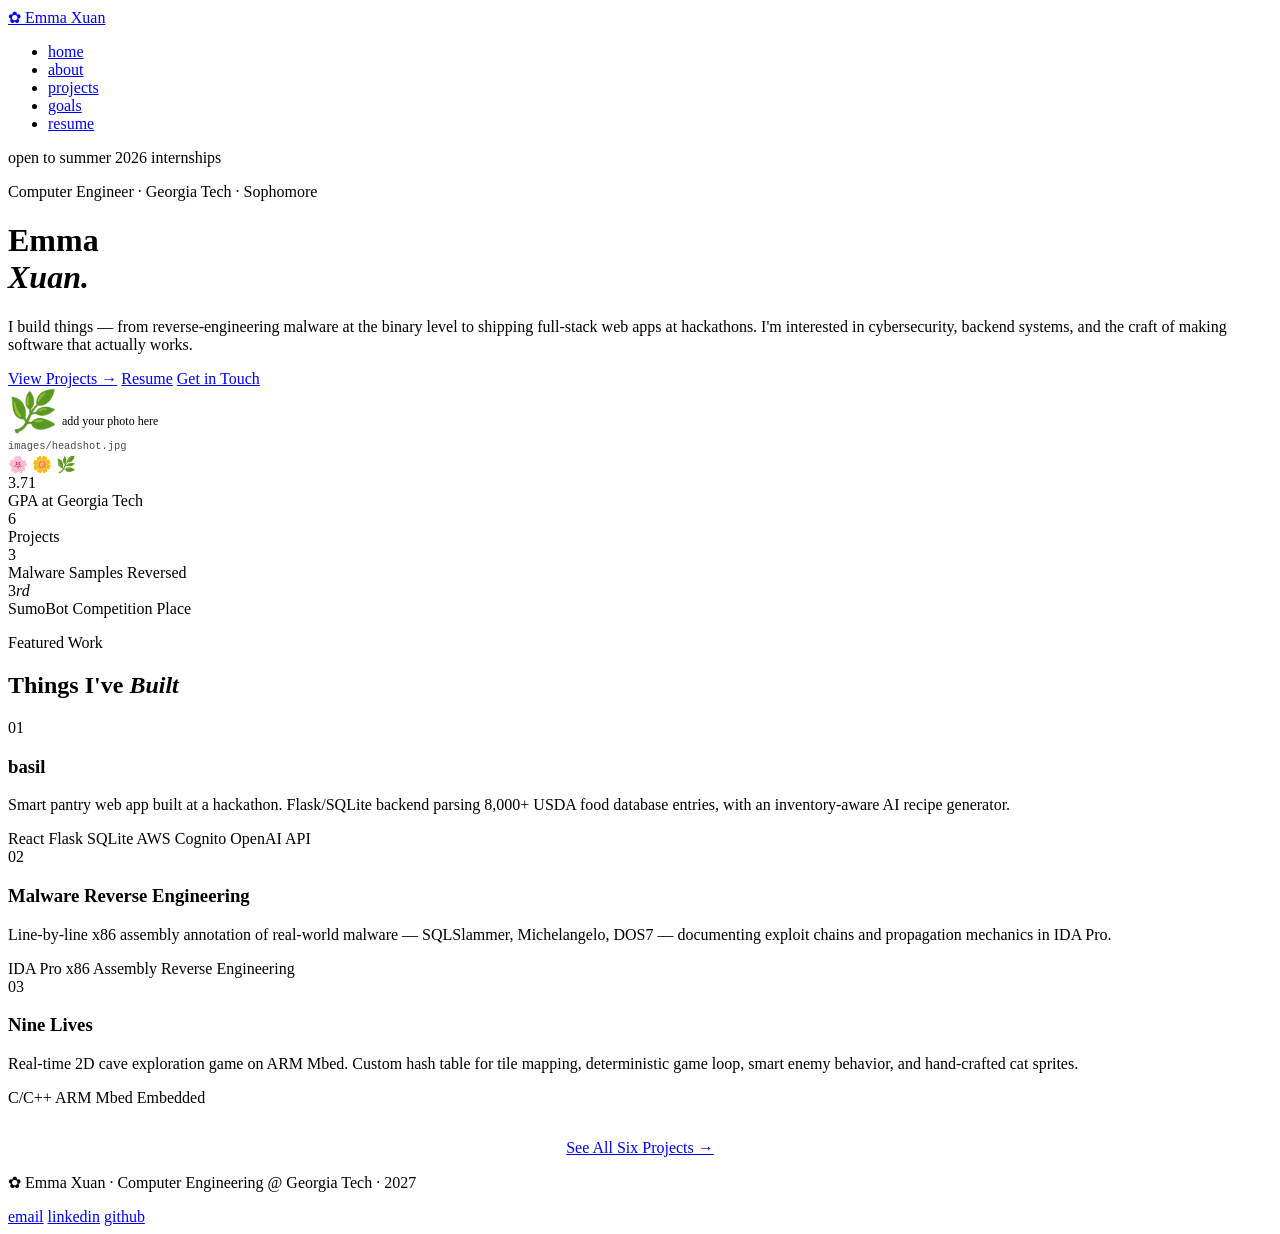
==== index.html @ 700f0712 "Add files via upload" ====
<!DOCTYPE html>
<html lang="en">
<head>
  <meta charset="UTF-8">
  <meta name="viewport" content="width=device-width, initial-scale=1.0">
  <title>Emma Xuan — Computer Engineer</title>
  <link rel="stylesheet" href="css/style.css">
</head>
<body>

<nav>
  <div class="nav-inner">
    <a href="index.html" class="nav-logo">✿ Emma Xuan</a>
    <ul class="nav-links">
      <li><a href="index.html">home</a></li>
      <li><a href="about.html">about</a></li>
      <li><a href="projects.html">projects</a></li>
      <li><a href="goals.html">goals</a></li>
      <li><a href="resume.html">resume</a></li>
    </ul>
  </div>
</nav>

<div class="container">
  <div class="hero">
    <div class="hero-text">
      <div class="status-badge">
        <span class="status-dot"></span>
        open to summer 2026 internships
      </div>
      <p class="hero-tagline">Computer Engineer · Georgia Tech · Sophomore</p>
      <h1>Emma<br><em>Xuan.</em></h1>
      <p>
        I build things — from reverse-engineering malware at the binary level to shipping
        full-stack web apps at hackathons. I'm interested in cybersecurity, backend systems,
        and the craft of making software that actually works.
      </p>
      <div class="hero-cta">
        <a href="projects.html" class="btn btn-primary">View Projects →</a>
        <a href="resume.html" class="btn btn-outline">Resume</a>
        <a href="mailto:exuan7@gatech.edu" class="btn btn-outline">Get in Touch</a>
      </div>
    </div>

    <div class="hero-visual">
      <div class="photo-frame">
        <div class="bg-blob"></div>
        <div class="bg-blob-2"></div>
        <div class="frame-img">
          <!--
            To add your photo, replace this block with:
            <img src="images/headshot.jpg" alt="Emma Xuan">
          -->
          <span style="font-size:2.5rem">🌿</span>
          <span style="font-size:0.75rem; line-height:1.6">add your photo here<br><code style="font-size:0.65rem; opacity:0.7">images/headshot.jpg</code></span>
        </div>
        <div class="frame-ring"></div>
        <span class="frame-flower ff-1">🌸</span>
        <span class="frame-flower ff-2">🌼</span>
        <span class="frame-flower ff-3">🌿</span>
      </div>
    </div>
  </div>
</div>

<!-- STATS -->
<div class="stats-strip">
  <div class="container">
    <div class="stats-grid">
      <div class="stat-cell reveal">
        <div class="stat-n" data-count="3.71">3.71</div>
        <div class="stat-l">GPA at Georgia Tech</div>
      </div>
      <div class="stat-cell reveal reveal-delay-1">
        <div class="stat-n" data-count="6">6</div>
        <div class="stat-l">Projects</div>
      </div>
      <div class="stat-cell reveal reveal-delay-2">
        <div class="stat-n" data-count="3">3</div>
        <div class="stat-l">Malware Samples Reversed</div>
      </div>
      <div class="stat-cell reveal reveal-delay-3">
        <div class="stat-n">3<em>rd</em></div>
        <div class="stat-l">SumoBot Competition Place</div>
      </div>
    </div>
  </div>
</div>

<!-- FEATURED PROJECTS -->
<div class="container">
  <section>
    <div class="section-header reveal">
      <p class="label">Featured Work</p>
      <h2>Things I've <em>Built</em></h2>
    </div>

    <div class="projects-preview-grid">
      <div class="project-card reveal" style="--card-bloom: var(--dusty-teal);">
        <div class="project-num">01</div>
        <h3 class="project-title">basil</h3>
        <p class="project-desc">
          Smart pantry web app built at a hackathon. Flask/SQLite backend parsing 8,000+ USDA
          food database entries, with an inventory-aware AI recipe generator.
        </p>
        <div class="tags">
          <span class="tag">React</span>
          <span class="tag">Flask</span>
          <span class="tag">SQLite</span>
          <span class="tag">AWS Cognito</span>
          <span class="tag">OpenAI API</span>
        </div>
      </div>

      <div class="project-card reveal reveal-delay-1" style="--card-bloom: var(--blush);">
        <div class="project-num">02</div>
        <h3 class="project-title">Malware Reverse Engineering</h3>
        <p class="project-desc">
          Line-by-line x86 assembly annotation of real-world malware — SQLSlammer,
          Michelangelo, DOS7 — documenting exploit chains and propagation mechanics in IDA Pro.
        </p>
        <div class="tags">
          <span class="tag">IDA Pro</span>
          <span class="tag">x86 Assembly</span>
          <span class="tag">Reverse Engineering</span>
        </div>
      </div>

      <div class="project-card reveal reveal-delay-2" style="--card-bloom: var(--butter);">
        <div class="project-num">03</div>
        <h3 class="project-title">Nine Lives</h3>
        <p class="project-desc">
          Real-time 2D cave exploration game on ARM Mbed. Custom hash table for tile mapping,
          deterministic game loop, smart enemy behavior, and hand-crafted cat sprites.
        </p>
        <div class="tags">
          <span class="tag">C/C++</span>
          <span class="tag">ARM Mbed</span>
          <span class="tag">Embedded</span>
        </div>
      </div>
    </div>

    <div style="margin-top:2rem; text-align:center;" class="reveal">
      <a href="projects.html" class="btn btn-outline">See All Six Projects →</a>
    </div>
  </section>
</div>

<footer>
  <div class="footer-inner">
    <p class="footer-copy">✿ Emma Xuan · Computer Engineering @ Georgia Tech · 2027</p>
    <div class="footer-links">
      <a href="mailto:exuan7@gatech.edu">email</a>
      <a href="https://linkedin.com/in/YOUR_LINKEDIN" target="_blank">linkedin</a>
      <a href="https://github.com/YOUR_GITHUB" target="_blank">github</a>
    </div>
  </div>
</footer>

<script src="js/main.js"></script>
</body>
</html>
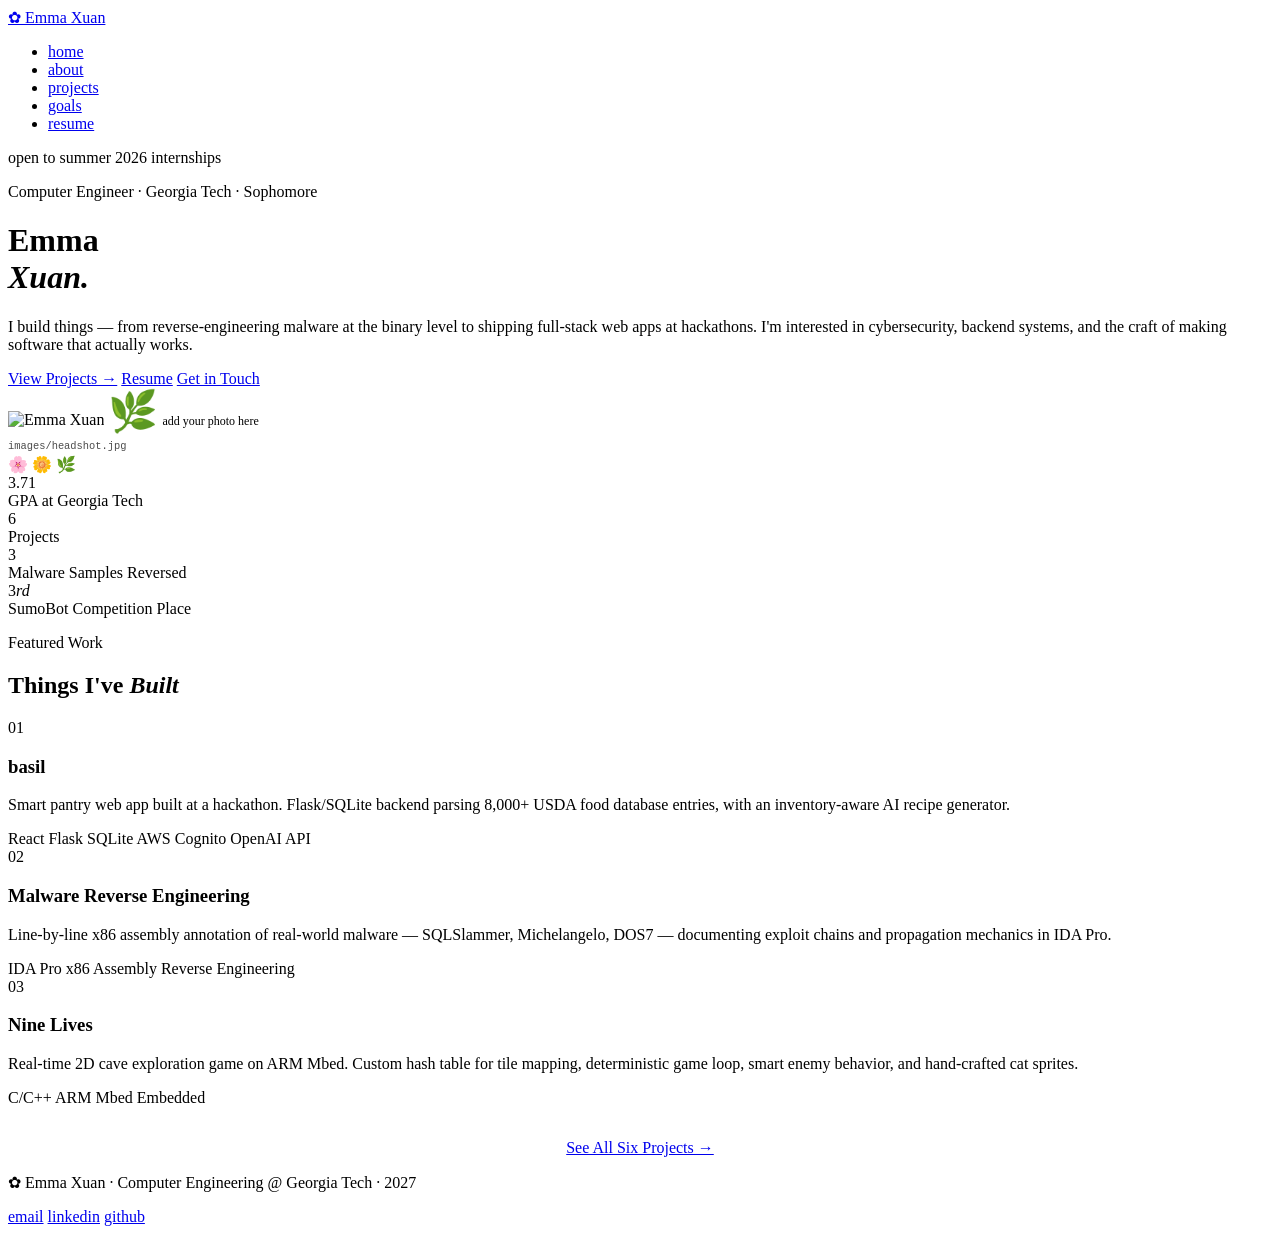
==== commit 24b6c7de: "replacements" ====
--- a/index.html
+++ b/index.html
@@ -47,10 +47,7 @@
         <div class="bg-blob"></div>
         <div class="bg-blob-2"></div>
         <div class="frame-img">
-          <!--
-            To add your photo, replace this block with:
-            <img src="images/headshot.jpg" alt="Emma Xuan">
-          -->
+          <img src="images/headshot.jpg" alt="Emma Xuan">
           <span style="font-size:2.5rem">🌿</span>
           <span style="font-size:0.75rem; line-height:1.6">add your photo here<br><code style="font-size:0.65rem; opacity:0.7">images/headshot.jpg</code></span>
         </div>
@@ -152,8 +149,8 @@
     <p class="footer-copy">✿ Emma Xuan · Computer Engineering @ Georgia Tech · 2027</p>
     <div class="footer-links">
       <a href="mailto:exuan7@gatech.edu">email</a>
-      <a href="https://linkedin.com/in/YOUR_LINKEDIN" target="_blank">linkedin</a>
-      <a href="https://github.com/YOUR_GITHUB" target="_blank">github</a>
+      <a href="https://linkedin.com/in/emmazxuan" target="_blank">linkedin</a>
+      <a href="https://github.com/emmaZX" target="_blank">github</a>
     </div>
   </div>
 </footer>
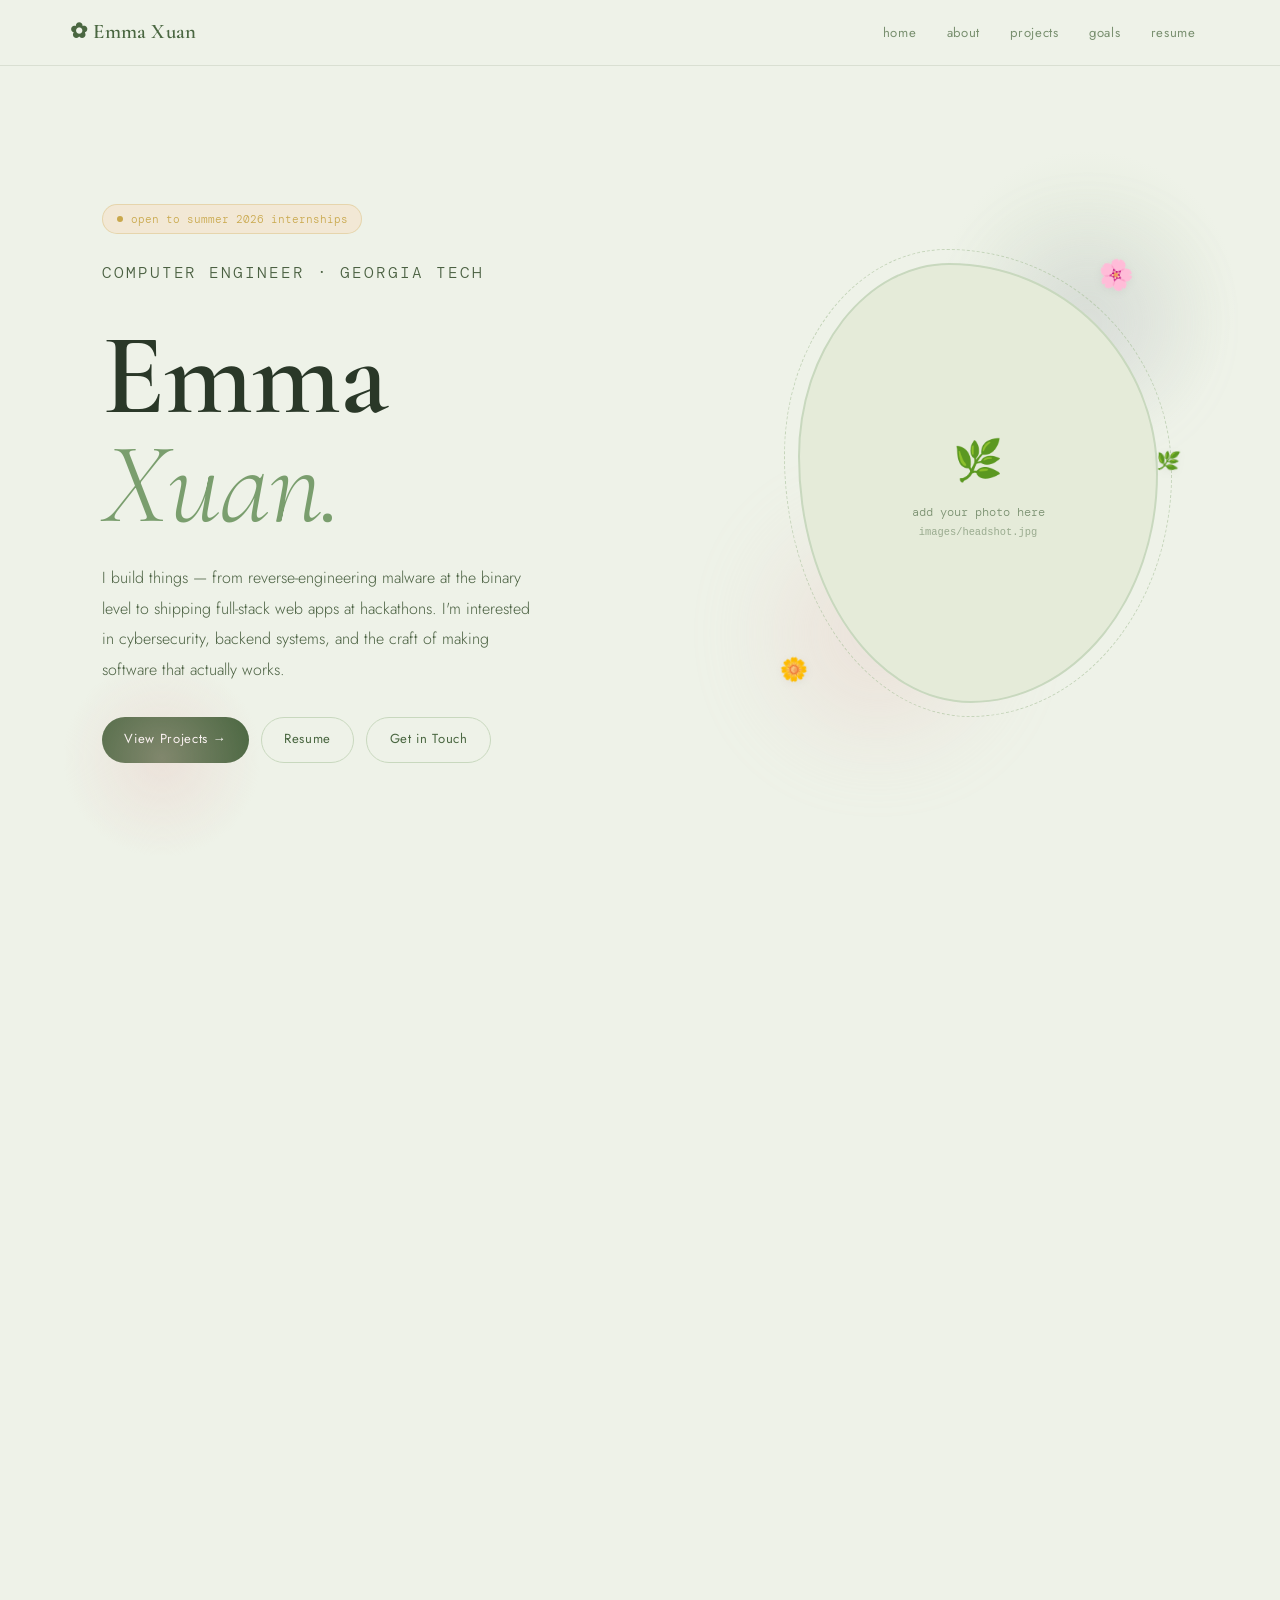
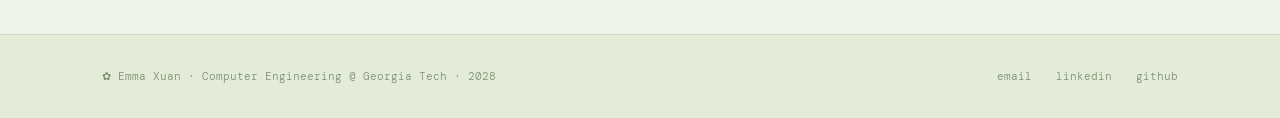
==== commit 6d65cb51: "updates" ====
--- a/index.html
+++ b/index.html
@@ -3,7 +3,7 @@
 <head>
   <meta charset="UTF-8">
   <meta name="viewport" content="width=device-width, initial-scale=1.0">
-  <title>Emma Xuan — Computer Engineer</title>
+  <title>Emma Xuan Portfolio</title>
   <link rel="stylesheet" href="css/style.css">
 </head>
 <body>
@@ -28,7 +28,7 @@
         <span class="status-dot"></span>
         open to summer 2026 internships
       </div>
-      <p class="hero-tagline">Computer Engineer · Georgia Tech · Sophomore</p>
+      <p class="hero-tagline">Computer Engineer · Georgia Tech</p>
       <h1>Emma<br><em>Xuan.</em></h1>
       <p>
         I build things — from reverse-engineering malware at the binary level to shipping
@@ -47,7 +47,10 @@
         <div class="bg-blob"></div>
         <div class="bg-blob-2"></div>
         <div class="frame-img">
-          <img src="images/headshot.jpg" alt="Emma Xuan">
+          <!--
+            To add your photo, replace this block with:
+            <img src="images/headshot.jpg" alt="Emma Xuan">
+          -->
           <span style="font-size:2.5rem">🌿</span>
           <span style="font-size:0.75rem; line-height:1.6">add your photo here<br><code style="font-size:0.65rem; opacity:0.7">images/headshot.jpg</code></span>
         </div>
@@ -60,29 +63,7 @@
   </div>
 </div>
 
-<!-- STATS -->
-<div class="stats-strip">
-  <div class="container">
-    <div class="stats-grid">
-      <div class="stat-cell reveal">
-        <div class="stat-n" data-count="3.71">3.71</div>
-        <div class="stat-l">GPA at Georgia Tech</div>
-      </div>
-      <div class="stat-cell reveal reveal-delay-1">
-        <div class="stat-n" data-count="6">6</div>
-        <div class="stat-l">Projects</div>
-      </div>
-      <div class="stat-cell reveal reveal-delay-2">
-        <div class="stat-n" data-count="3">3</div>
-        <div class="stat-l">Malware Samples Reversed</div>
-      </div>
-      <div class="stat-cell reveal reveal-delay-3">
-        <div class="stat-n">3<em>rd</em></div>
-        <div class="stat-l">SumoBot Competition Place</div>
-      </div>
-    </div>
-  </div>
-</div>
+
 
 <!-- FEATURED PROJECTS -->
 <div class="container">
@@ -146,11 +127,11 @@
 
 <footer>
   <div class="footer-inner">
-    <p class="footer-copy">✿ Emma Xuan · Computer Engineering @ Georgia Tech · 2027</p>
+    <p class="footer-copy">✿ Emma Xuan · Computer Engineering @ Georgia Tech · 2028</p>
     <div class="footer-links">
       <a href="mailto:exuan7@gatech.edu">email</a>
-      <a href="https://linkedin.com/in/emmazxuan" target="_blank">linkedin</a>
-      <a href="https://github.com/emmaZX" target="_blank">github</a>
+      <a href="https://linkedin.com/in/YOUR_LINKEDIN" target="_blank">linkedin</a>
+      <a href="https://github.com/YOUR_GITHUB" target="_blank">github</a>
     </div>
   </div>
 </footer>
--- a/css/style.css
+++ b/css/style.css
@@ -0,0 +1,390 @@
+@import url('https://fonts.googleapis.com/css2?family=Cormorant+Garamond:ital,wght@0,300;0,400;0,600;0,700;1,300;1,400;1,600&family=Jost:wght@300;400;500&family=DM+Mono:ital,wght@0,400;0,500;1,400&display=swap');
+
+/* ============================================
+   EMMA XUAN — PORTFOLIO
+   Theme: Sage & Bloom
+   ============================================ */
+
+:root {
+  --bg:           #EEF2E8;
+  --bg-soft:      #E5EBD9;
+  --bg-card:      #F2F5EC;
+  --bg-white:     #FAFBF7;
+  --bg-deep:      #D6DFCA;
+
+  --sage-dark:    #4A6741;
+  --sage-mid:     #7A9E6E;
+  --sage-light:   #A8C09A;
+  --sage-mist:    #C8D8BE;
+
+  --blush:        #E8C4C0;
+  --blush-deep:   #C4897F;
+  --lavender:     #C4BBDB;
+  --lavender-mid: #9B8FC2;
+  --cream:        #F2E8D5;
+  --butter:       #EDD99A;
+  --butter-deep:  #C9A84C;
+  --dusty-teal:   #7BBFB5;
+
+  --text:         #2A3828;
+  --text-mid:     #4A6041;
+  --text-muted:   #7A9070;
+  --border:       rgba(90, 115, 80, 0.14);
+
+  --font-display: 'Cormorant Garamond', Georgia, serif;
+  --font-body:    'Jost', sans-serif;
+  --font-mono:    'DM Mono', monospace;
+
+  --nav-h: 66px;
+  --max-w: 1140px;
+  --r: 16px;
+}
+
+*, *::before, *::after { margin: 0; padding: 0; box-sizing: border-box; }
+html { scroll-behavior: smooth; }
+
+body {
+  background: var(--bg);
+  color: var(--text);
+  font-family: var(--font-body);
+  font-weight: 300;
+  font-size: 16px;
+  line-height: 1.75;
+  -webkit-font-smoothing: antialiased;
+}
+
+/* ─── NAV ─────────────────────────────────── */
+nav {
+  position: sticky; top: 0; z-index: 200;
+  background: rgba(238, 242, 232, 0.9);
+  backdrop-filter: blur(16px);
+  -webkit-backdrop-filter: blur(16px);
+  border-bottom: 1px solid var(--border);
+  height: var(--nav-h);
+  display: flex; align-items: center;
+  padding: 0 2rem;
+}
+.nav-inner {
+  max-width: var(--max-w); width: 100%; margin: 0 auto;
+  display: flex; align-items: center; justify-content: space-between;
+}
+.nav-logo {
+  font-family: var(--font-display); font-weight: 600; font-size: 1.3rem;
+  color: var(--sage-dark); text-decoration: none; letter-spacing: 0.01em;
+  display: flex; align-items: center; gap: 0.4rem;
+}
+.nav-links { display: flex; gap: 0.1rem; list-style: none; }
+.nav-links a {
+  font-family: var(--font-body); font-weight: 400; font-size: 0.82rem;
+  color: var(--text-muted); text-decoration: none; letter-spacing: 0.05em;
+  padding: 0.4rem 0.9rem; border-radius: 100px; transition: all 0.2s;
+}
+.nav-links a:hover { color: var(--sage-dark); background: var(--bg-soft); }
+.nav-links a.active { color: var(--sage-dark); background: var(--sage-mist); }
+
+/* ─── LAYOUT ──────────────────────────────── */
+.container { max-width: var(--max-w); margin: 0 auto; padding: 0 2rem; position: relative; z-index: 1; }
+section { padding: 5rem 0; }
+
+/* ─── LABELS ──────────────────────────────── */
+.label {
+  font-family: var(--font-mono); font-size: 0.68rem;
+  color: var(--blush-deep); text-transform: uppercase; letter-spacing: 0.14em;
+  margin-bottom: 0.75rem; display: flex; align-items: center; gap: 0.6rem;
+}
+.label::before { content: '✿'; font-size: 0.72rem; }
+
+/* ─── SECTION HEADER ─────────────────────── */
+.section-header { margin-bottom: 3rem; }
+.section-header h2 {
+  font-family: var(--font-display); font-weight: 600;
+  font-size: clamp(2.5rem, 5vw, 3.8rem);
+  letter-spacing: -0.01em; line-height: 1.1; color: var(--text);
+}
+.section-header h2 em { font-style: italic; color: var(--sage-mid); font-weight: 300; }
+
+/* ─── BUTTONS ─────────────────────────────── */
+.btn {
+  display: inline-flex; align-items: center; gap: 0.45rem;
+  padding: 0.65rem 1.4rem; border-radius: 100px;
+  font-family: var(--font-body); font-weight: 400; font-size: 0.82rem;
+  letter-spacing: 0.05em; text-decoration: none;
+  transition: all 0.2s; cursor: pointer; border: none;
+}
+.btn-primary { background: var(--sage-dark); color: #fff; }
+.btn-primary:hover { background: var(--sage-mid); transform: translateY(-2px); box-shadow: 0 8px 24px rgba(74,103,65,0.25); }
+.btn-outline { background: transparent; color: var(--sage-dark); border: 1.5px solid var(--sage-mist); }
+.btn-outline:hover { border-color: var(--sage-mid); background: var(--bg-soft); }
+.btn-blush { background: var(--blush); color: var(--text); border: 1px solid rgba(196,137,127,0.3); }
+.btn-blush:hover { background: var(--blush-deep); color: #fff; transform: translateY(-2px); }
+
+/* ─── STATUS BADGE ────────────────────────── */
+.status-badge {
+  display: inline-flex; align-items: center; gap: 0.5rem;
+  background: var(--cream); color: var(--butter-deep);
+  border: 1px solid rgba(201,168,76,0.3);
+  padding: 0.28rem 0.85rem; border-radius: 100px;
+  font-family: var(--font-mono); font-size: 0.68rem;
+  margin-bottom: 1.5rem;
+}
+.status-dot {
+  width: 6px; height: 6px; border-radius: 50%; background: var(--butter-deep);
+  animation: blink 2.5s ease-in-out infinite;
+}
+@keyframes blink { 0%,100%{opacity:1} 50%{opacity:0.3} }
+
+/* ─── HERO ────────────────────────────────── */
+.hero {
+  min-height: calc(100vh - var(--nav-h));
+  display: grid; grid-template-columns: 1fr 400px;
+  gap: 4rem; align-items: center; padding: 4rem 0;
+  position: relative;
+}
+/* Floating botanical decorations behind hero */
+.hero::before {
+  content: '';
+  position: absolute; top: 10%; right: -60px; width: 300px; height: 300px;
+  border-radius: 50%;
+  background: radial-gradient(circle, rgba(200,216,190,0.4) 0%, transparent 70%);
+  pointer-events: none;
+}
+.hero::after {
+  content: '';
+  position: absolute; bottom: 5%; left: -40px; width: 200px; height: 200px;
+  border-radius: 50%;
+  background: radial-gradient(circle, rgba(232,196,192,0.35) 0%, transparent 70%);
+  pointer-events: none;
+}
+.hero-text h1 {
+  font-family: var(--font-display); font-weight: 600;
+  font-size: clamp(4rem, 9vw, 7.5rem);
+  line-height: 0.95; letter-spacing: -0.01em; color: var(--text);
+  margin-bottom: 1.5rem; animation: fadeUp 0.7s 0.1s both;
+}
+.hero-text h1 em { font-style: italic; color: var(--sage-mid); font-weight: 300; }
+.hero-tagline {
+  font-family: var(--font-mono); font-size: 0.72rem;
+  color: var(--text-muted); letter-spacing: 0.12em; text-transform: uppercase;
+  margin-bottom: 1rem; animation: fadeUp 0.7s 0.2s both;
+}
+.hero-text p {
+  font-size: 1rem; color: var(--text-mid); max-width: 440px;
+  margin-bottom: 2rem; line-height: 1.9; font-weight: 300;
+  animation: fadeUp 0.7s 0.3s both;
+}
+.hero-cta { display: flex; gap: 0.75rem; flex-wrap: wrap; animation: fadeUp 0.7s 0.4s both; }
+.hero-visual { display: flex; justify-content: center; align-items: center; animation: fadeUp 0.7s 0.15s both; }
+
+/* Organic photo frame */
+.photo-frame { position: relative; width: 360px; height: 440px; }
+.frame-img {
+  width: 100%; height: 100%;
+  border-radius: 42% 58% 52% 48% / 44% 48% 52% 56%;
+  overflow: hidden; position: relative; z-index: 2;
+  background: var(--bg-soft); border: 2px solid var(--sage-mist);
+  display: flex; flex-direction: column; align-items: center; justify-content: center;
+  gap: 0.5rem; color: var(--text-muted); font-family: var(--font-mono); font-size: 0.75rem;
+  text-align: center; padding: 1rem;
+}
+.frame-img img {
+  position: absolute; inset: 0;
+  width: 100%; height: 100%; object-fit: cover; display: block;
+}
+.frame-ring {
+  position: absolute; inset: -14px;
+  border-radius: 42% 58% 52% 48% / 44% 48% 52% 56%;
+  border: 1.5px dashed var(--sage-light); z-index: 1; opacity: 0.6;
+}
+.frame-flower { position: absolute; font-size: 1.8rem; z-index: 3; filter: drop-shadow(0 2px 4px rgba(0,0,0,0.05)); }
+.ff-1 { top: -14px; right: 24px; transform: rotate(15deg); }
+.ff-2 { bottom: 14px; left: -18px; transform: rotate(-20deg); font-size: 1.4rem; }
+.ff-3 { top: 45%; right: -22px; transform: translateY(-50%) rotate(8deg); font-size: 1.2rem; }
+.bg-blob {
+  position: absolute; border-radius: 50%; z-index: 0;
+  width: 200px; height: 200px; bottom: -30px; left: -20px;
+  background: var(--blush); opacity: 0.3; filter: blur(45px);
+}
+.bg-blob-2 {
+  position: absolute; border-radius: 50%; z-index: 0;
+  width: 160px; height: 160px; top: -20px; right: -10px;
+  background: var(--lavender); opacity: 0.22; filter: blur(40px);
+}
+
+/* ─── STATS ───────────────────────────────── */
+.stats-strip { border-top: 1px solid var(--border); border-bottom: 1px solid var(--border); background: var(--bg-card); }
+.stats-grid { display: grid; grid-template-columns: repeat(4,1fr); }
+.stat-cell { padding: 2rem; text-align: center; border-right: 1px solid var(--border); }
+.stat-cell:last-child { border-right: none; }
+.stat-n {
+  font-family: var(--font-display); font-weight: 600;
+  font-size: 3rem; line-height: 1; letter-spacing: -0.02em;
+  color: var(--sage-dark); margin-bottom: 0.35rem;
+}
+.stat-n em { font-style: italic; color: var(--blush-deep); font-weight: 300; }
+.stat-l { font-family: var(--font-mono); font-size: 0.66rem; color: var(--text-muted); text-transform: uppercase; letter-spacing: 0.1em; }
+
+/* ─── PROJECT CARDS ───────────────────────── */
+.projects-preview-grid { display: grid; grid-template-columns: repeat(3,1fr); gap: 1.25rem; }
+
+.project-card {
+  background: var(--bg-card); border: 1px solid var(--border);
+  border-radius: var(--r); padding: 1.75rem;
+  transition: all 0.3s; position: relative; overflow: hidden;
+}
+.project-card::before {
+  content: '';
+  position: absolute; top: -70px; right: -70px;
+  width: 130px; height: 130px; border-radius: 50%;
+  background: var(--card-bloom, var(--sage-mist));
+  opacity: 0.2; transition: all 0.4s;
+}
+.project-card:hover { transform: translateY(-5px); box-shadow: 0 16px 48px rgba(74,103,65,0.1); border-color: var(--sage-mist); }
+.project-card:hover::before { transform: scale(1.6); opacity: 0.3; }
+.project-num { font-family: var(--font-display); font-weight: 300; font-style: italic; font-size: 2.5rem; color: var(--sage-mist); line-height: 1; margin-bottom: 0.2rem; }
+.project-title { font-family: var(--font-display); font-weight: 600; font-size: 1.3rem; color: var(--text); margin-bottom: 0.6rem; line-height: 1.2; }
+.project-desc { font-size: 0.875rem; color: var(--text-mid); line-height: 1.85; margin-bottom: 1.25rem; font-weight: 300; }
+.tags { display: flex; flex-wrap: wrap; gap: 0.35rem; }
+.tag { font-family: var(--font-mono); font-size: 0.65rem; padding: 0.18rem 0.55rem; border-radius: 100px; background: var(--bg-deep); color: var(--text-muted); border: 1px solid var(--border); }
+
+/* ─── FULL PROJECT CARDS ──────────────────── */
+.projects-full-grid { display: grid; grid-template-columns: repeat(2,1fr); gap: 1.5rem; }
+.project-full-card {
+  background: var(--bg-card); border: 1px solid var(--border);
+  border-radius: var(--r); overflow: hidden; transition: all 0.3s;
+}
+.project-full-card:hover { transform: translateY(-4px); box-shadow: 0 16px 40px rgba(74,103,65,0.1); border-color: var(--sage-mist); }
+.pfc-bloom-bar { height: 3px; background: var(--card-color, var(--sage-mist)); }
+.pfc-header { padding: 1.75rem 1.75rem 1rem; display: flex; align-items: flex-start; justify-content: space-between; gap: 1rem; }
+.pfc-number { font-family: var(--font-display); font-weight: 300; font-style: italic; font-size: 2.2rem; color: var(--sage-mist); line-height: 1; }
+.pfc-title { font-family: var(--font-display); font-weight: 600; font-size: 1.25rem; color: var(--text); line-height: 1.2; }
+.pfc-subtitle { font-size: 0.8rem; color: var(--text-muted); font-style: italic; margin-top: 0.1rem; }
+.pfc-date { font-family: var(--font-mono); font-size: 0.68rem; color: var(--text-muted); white-space: nowrap; }
+.pfc-body { padding: 0.5rem 1.75rem 1.75rem; }
+.pfc-desc { font-size: 0.88rem; color: var(--text-mid); line-height: 1.9; margin-bottom: 1rem; font-weight: 300; }
+.pfc-bullets { list-style: none; margin-bottom: 1rem; }
+.pfc-bullets li { font-size: 0.83rem; color: var(--text-mid); padding-left: 1.2rem; position: relative; line-height: 1.75; margin-bottom: 0.35rem; font-weight: 300; }
+.pfc-bullets li::before { content: '✿'; position: absolute; left: 0; color: var(--card-color, var(--sage-light)); font-size: 0.58rem; top: 0.38rem; }
+
+/* ─── ABOUT PAGE ──────────────────────────── */
+.about-layout { display: grid; grid-template-columns: 300px 1fr; gap: 5rem; padding: 5rem 0; align-items: start; }
+.about-sticky { position: sticky; top: calc(var(--nav-h) + 2rem); }
+.about-photo-frame {
+  width: 100%; aspect-ratio: 3/4;
+  border-radius: 50% 50% 46% 54% / 40% 40% 60% 60%;
+  overflow: hidden; background: var(--bg-soft);
+  border: 2px solid var(--sage-mist); margin-bottom: 1.5rem;
+  position: relative;
+  display: flex; flex-direction: column; align-items: center; justify-content: center;
+  gap: 0.5rem; color: var(--text-muted); font-family: var(--font-mono); font-size: 0.72rem; text-align: center; padding: 1rem;
+}
+.about-photo-frame img {
+  position: absolute; inset: 0;
+  width: 100%; height: 100%; object-fit: cover; display: block;
+}
+.about-quick-info { list-style: none; display: flex; flex-direction: column; gap: 0.8rem; }
+.about-quick-info li { display: flex; align-items: flex-start; gap: 0.7rem; font-size: 0.85rem; color: var(--text-mid); font-weight: 300; }
+.qi-icon { font-size: 0.9rem; flex-shrink: 0; margin-top: 0.15rem; }
+
+.about-headline { font-family: var(--font-display); font-weight: 300; font-size: clamp(3rem, 5vw, 5rem); letter-spacing: -0.01em; line-height: 1.05; color: var(--text); margin-bottom: 2.5rem; }
+.about-headline em { font-style: italic; color: var(--sage-mid); }
+.about-headline strong { font-weight: 600; }
+.about-block { margin-bottom: 2.5rem; }
+.about-block-label { font-family: var(--font-mono); font-size: 0.68rem; text-transform: uppercase; letter-spacing: 0.12em; color: var(--blush-deep); margin-bottom: 0.6rem; display: flex; align-items: center; gap: 0.5rem; }
+.about-block-label::before { content: '✾'; font-size: 0.7rem; }
+.about-block p { font-size: 0.95rem; color: var(--text-mid); line-height: 1.95; font-weight: 300; }
+.about-block p+p { margin-top: 0.85rem; }
+
+.skills-cloud { display: flex; flex-wrap: wrap; gap: 0.5rem; margin-top: 0.75rem; }
+.chip { font-family: var(--font-mono); font-size: 0.72rem; padding: 0.28rem 0.75rem; border-radius: 100px; border: 1px solid var(--border); background: var(--bg-card); color: var(--text-mid); transition: all 0.2s; cursor: default; }
+.chip:hover { background: var(--sage-dark); color: #fff; border-color: var(--sage-dark); }
+.chip.c-sage  { background: rgba(168,192,154,0.2); border-color: rgba(168,192,154,0.5); color: var(--sage-dark); }
+.chip.c-blush { background: rgba(232,196,192,0.2); border-color: rgba(196,137,127,0.3); color: var(--blush-deep); }
+.chip.c-lav   { background: rgba(196,187,219,0.2); border-color: rgba(155,143,194,0.3); color: var(--lavender-mid); }
+.chip.c-butter{ background: rgba(237,217,154,0.18); border-color: rgba(201,168,76,0.3); color: var(--butter-deep); }
+
+/* ─── GOALS / TIMELINE ────────────────────── */
+.goals-layout { display: grid; grid-template-columns: 1fr 380px; gap: 5rem; padding: 5rem 0; align-items: start; }
+.goals-sidebar { position: sticky; top: calc(var(--nav-h) + 2rem); }
+.timeline { position: relative; padding-left: 2.5rem; margin-top: 2rem; }
+.timeline::before { content: ''; position: absolute; left: 5px; top: 14px; bottom: 0; width: 1.5px; background: linear-gradient(to bottom, var(--blush-deep), var(--sage-mid), var(--lavender-mid), var(--butter-deep)); }
+.tl-item { position: relative; margin-bottom: 3rem; }
+.tl-dot { position: absolute; left: -2.35rem; top: 8px; width: 13px; height: 13px; border-radius: 50%; background: var(--dot-color, var(--blush)); border: 2px solid var(--bg); box-shadow: 0 0 0 3px var(--dot-glow, rgba(232,196,192,0.4)); }
+.tl-date { font-family: var(--font-mono); font-size: 0.68rem; color: var(--text-muted); text-transform: uppercase; letter-spacing: 0.08em; margin-bottom: 0.3rem; }
+.tl-title { font-family: var(--font-display); font-weight: 600; font-size: 1.3rem; color: var(--text); margin-bottom: 0.5rem; line-height: 1.2; }
+.tl-body { font-size: 0.875rem; color: var(--text-mid); line-height: 1.85; font-weight: 300; }
+.tl-body ul { margin: 0.5rem 0 0 1.2rem; }
+.tl-body li { margin-bottom: 0.3rem; }
+.goals-sidebar-card { background: var(--bg-card); border: 1px solid var(--border); border-radius: var(--r); padding: 1.5rem; margin-bottom: 1rem; }
+.gsc-title { font-family: var(--font-display); font-weight: 600; font-size: 1rem; color: var(--text); margin-bottom: 0.9rem; }
+.gsc-list { list-style: none; display: flex; flex-direction: column; gap: 0.5rem; }
+.gsc-list li { font-size: 0.83rem; color: var(--text-mid); display: flex; align-items: flex-start; gap: 0.6rem; line-height: 1.6; font-weight: 300; }
+.gsc-list li::before { content: '✿'; color: var(--sage-light); font-size: 0.6rem; flex-shrink: 0; margin-top: 0.35rem; }
+
+/* ─── RESUME PAGE ─────────────────────────── */
+.resume-layout { padding: 4rem 0; }
+.resume-top { display: flex; justify-content: space-between; align-items: center; margin-bottom: 2.5rem; flex-wrap: wrap; gap: 1rem; }
+.resume-tabs-row { display: flex; gap: 0.3rem; background: var(--bg-soft); padding: 4px; border-radius: 100px; border: 1px solid var(--border); }
+.rtab { font-family: var(--font-body); font-size: 0.8rem; font-weight: 400; padding: 0.42rem 1.1rem; border-radius: 100px; cursor: pointer; border: none; background: transparent; color: var(--text-muted); transition: all 0.2s; letter-spacing: 0.04em; }
+.rtab.active { background: var(--sage-dark); color: #fff; }
+.resume-pane { display: none; }
+.resume-pane.active { display: block; }
+.r-section { margin-bottom: 2.5rem; }
+.r-section-title { font-family: var(--font-mono); font-size: 0.65rem; text-transform: uppercase; letter-spacing: 0.14em; color: var(--text-muted); border-bottom: 1px solid var(--border); padding-bottom: 0.5rem; margin-bottom: 1.1rem; display: flex; align-items: center; gap: 0.5rem; }
+.r-section-title::before { content: '✿'; color: var(--sage-light); font-size: 0.65rem; }
+.r-entry { margin-bottom: 1.4rem; }
+.r-entry-top { display: flex; justify-content: space-between; align-items: baseline; gap: 1rem; margin-bottom: 0.15rem; }
+.r-entry-title { font-family: var(--font-display); font-weight: 600; font-size: 1rem; color: var(--text); }
+.r-entry-date { font-family: var(--font-mono); font-size: 0.68rem; color: var(--text-muted); white-space: nowrap; }
+.r-entry-sub { font-size: 0.82rem; color: var(--text-muted); font-style: italic; margin-bottom: 0.5rem; }
+.r-bullets { list-style: none; }
+.r-bullets li { font-size: 0.86rem; color: var(--text-mid); padding-left: 1.2rem; position: relative; margin-bottom: 0.3rem; line-height: 1.7; font-weight: 300; }
+.r-bullets li::before { content: '✿'; position: absolute; left: 0; color: var(--sage-light); font-size: 0.58rem; top: 0.38rem; }
+.r-skills-line { font-size: 0.86rem; color: var(--text-mid); line-height: 1.7; margin-bottom: 0.35rem; font-weight: 300; }
+.r-skills-line strong { color: var(--text); font-weight: 500; }
+.r-download-bar { display: flex; gap: 0.75rem; flex-wrap: wrap; margin-bottom: 2rem; padding: 1.2rem 1.5rem; background: var(--cream); border-radius: var(--r); align-items: center; border: 1px solid rgba(201,168,76,0.2); }
+.r-download-bar p { font-size: 0.85rem; color: var(--text-mid); flex: 1; font-weight: 300; }
+
+/* ─── PAGE HERO ───────────────────────────── */
+.page-hero { padding: 4rem 0 3rem; border-bottom: 1px solid var(--border); margin-bottom: 0; }
+.page-title { font-family: var(--font-display); font-weight: 300; font-size: clamp(2.2rem, 5vw, 3.8rem); letter-spacing: -0.01em; line-height: 1.05; color: var(--text); }
+.page-title em { font-style: italic; color: var(--sage-mid); }
+
+/* ─── FOOTER ──────────────────────────────── */
+footer { border-top: 1px solid var(--border); padding: 2rem 0; margin-top: 2rem; background: var(--bg-soft); }
+.footer-inner { max-width: var(--max-w); margin: 0 auto; padding: 0 2rem; display: flex; justify-content: space-between; align-items: center; flex-wrap: wrap; gap: 1rem; }
+.footer-copy { font-family: var(--font-mono); font-size: 0.7rem; color: var(--text-muted); }
+.footer-links { display: flex; gap: 1.5rem; }
+.footer-links a { font-family: var(--font-mono); font-size: 0.7rem; color: var(--text-muted); text-decoration: none; transition: color 0.2s; }
+.footer-links a:hover { color: var(--sage-dark); }
+
+/* ─── ANIMATIONS ──────────────────────────── */
+@keyframes fadeUp { from { opacity: 0; transform: translateY(20px); } to { opacity: 1; transform: none; } }
+.reveal { opacity: 0; transform: translateY(20px); transition: opacity 0.65s ease, transform 0.65s ease; }
+.reveal.visible { opacity: 1; transform: none; }
+.reveal-delay-1 { transition-delay: 0.1s; }
+.reveal-delay-2 { transition-delay: 0.2s; }
+.reveal-delay-3 { transition-delay: 0.3s; }
+
+/* ─── RESPONSIVE ──────────────────────────── */
+@media (max-width: 900px) {
+  .hero { grid-template-columns: 1fr; text-align: center; min-height: auto; padding: 3rem 0; }
+  .hero-cta { justify-content: center; }
+  .hero-visual { order: -1; }
+  .photo-frame { width: 240px; height: 300px; }
+  .stats-grid { grid-template-columns: repeat(2,1fr); }
+  .stat-cell { border-right: none; border-bottom: 1px solid var(--border); }
+  .stat-cell:nth-child(odd) { border-right: 1px solid var(--border); }
+  .stat-cell:nth-child(3), .stat-cell:nth-child(4) { border-bottom: none; }
+  .about-layout { grid-template-columns: 1fr; gap: 2.5rem; }
+  .about-sticky { position: static; }
+  .about-photo-frame { max-width: 240px; margin: 0 auto 1.5rem; }
+  .goals-layout { grid-template-columns: 1fr; }
+  .goals-sidebar { position: static; }
+  .projects-preview-grid { grid-template-columns: 1fr; }
+  .projects-full-grid { grid-template-columns: 1fr; }
+}
+@media (max-width: 600px) {
+  nav { padding: 0 1rem; }
+  .container { padding: 0 1rem; }
+  .stats-grid { grid-template-columns: 1fr 1fr; }
+}
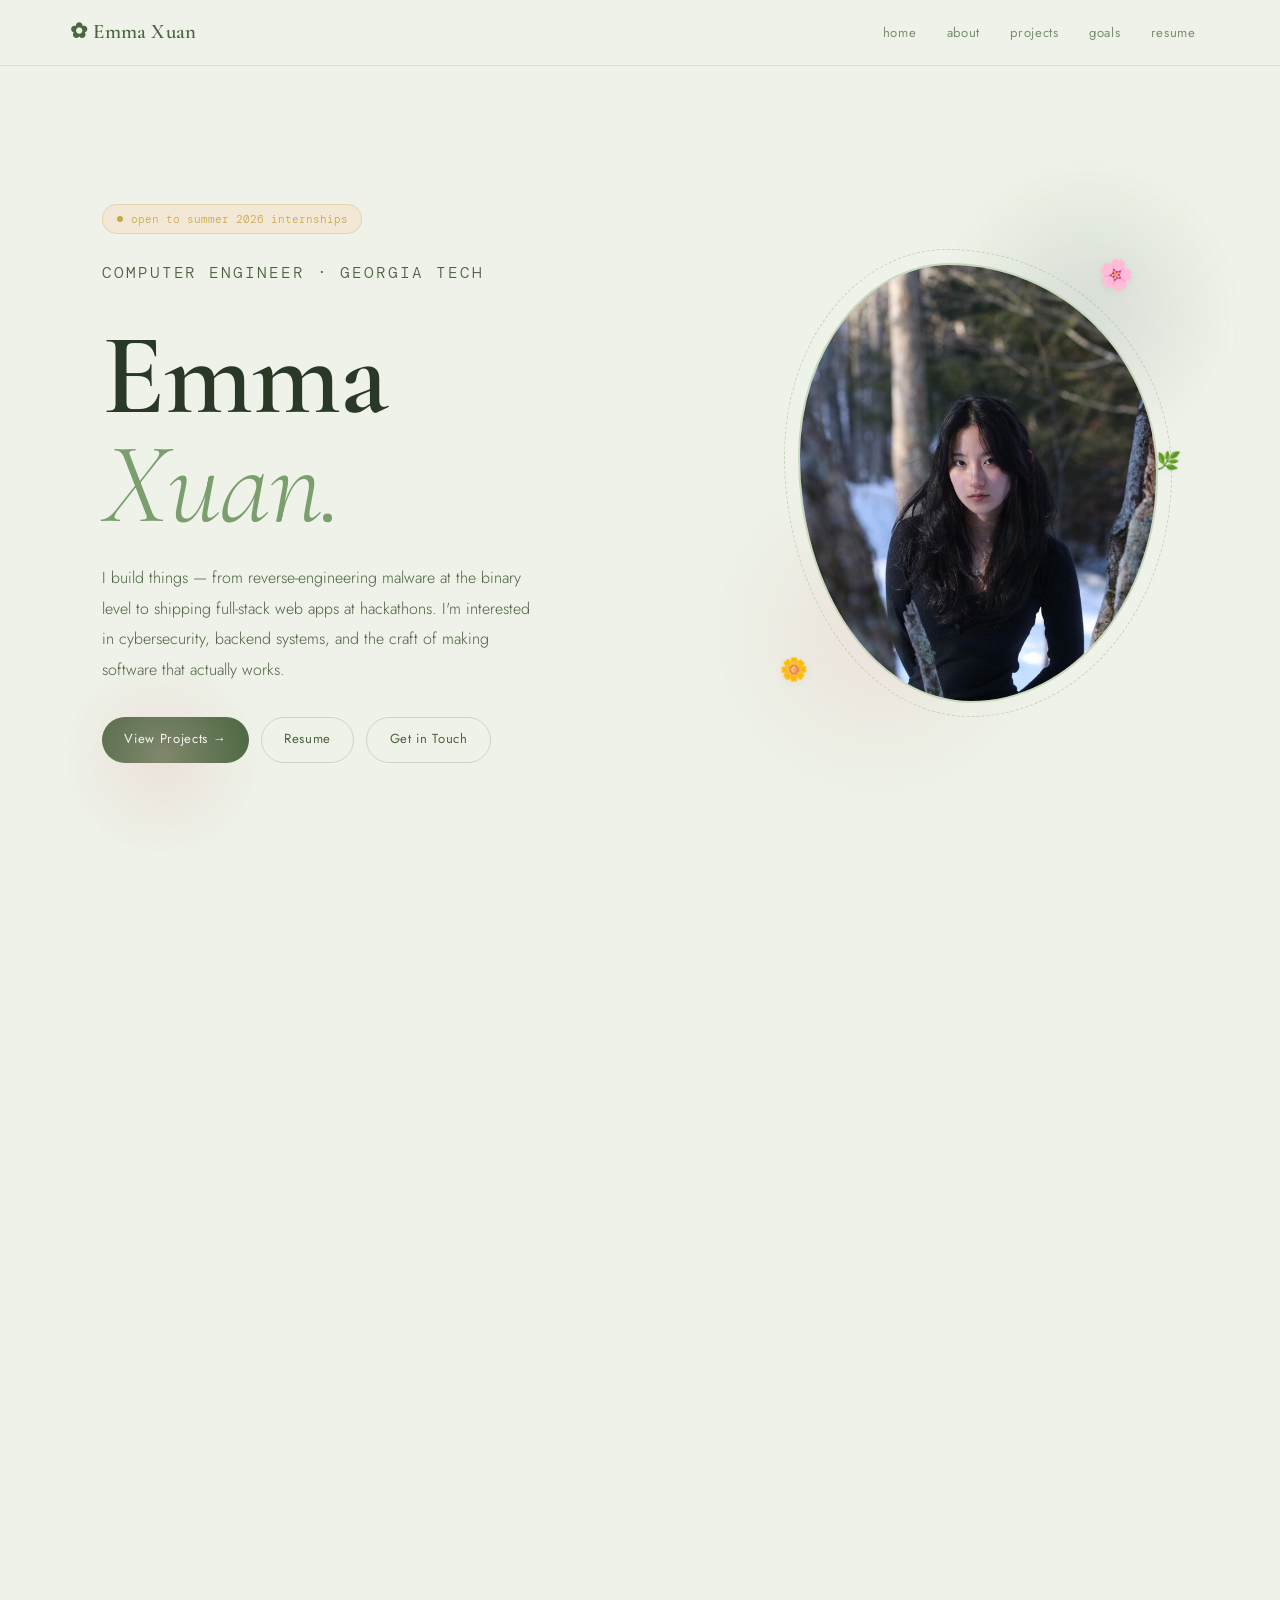
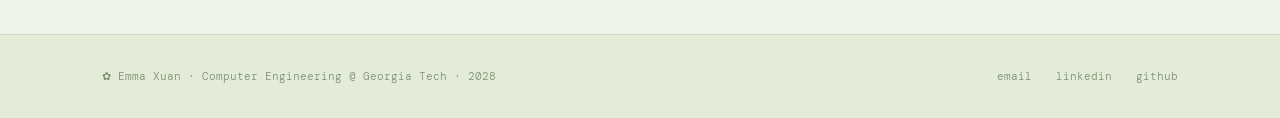
==== commit bd078398: "favicon update" ====
--- a/index.html
+++ b/index.html
@@ -4,6 +4,7 @@
   <meta charset="UTF-8">
   <meta name="viewport" content="width=device-width, initial-scale=1.0">
   <title>Emma Xuan Portfolio</title>
+  <link rel="icon" type="image/png" href="favicon.png">
   <link rel="stylesheet" href="css/style.css">
 </head>
 <body>
@@ -47,12 +48,9 @@
         <div class="bg-blob"></div>
         <div class="bg-blob-2"></div>
         <div class="frame-img">
-          <!--
-            To add your photo, replace this block with:
-            <img src="images/headshot.jpg" alt="Emma Xuan">
-          -->
-          <span style="font-size:2.5rem">🌿</span>
-          <span style="font-size:0.75rem; line-height:1.6">add your photo here<br><code style="font-size:0.65rem; opacity:0.7">images/headshot.jpg</code></span>
+          <img src="images/headshot.jpg" alt="Emma Xuan">
+          <!--<span style="font-size:2.5rem">🌿</span>
+          <span style="font-size:0.75rem; line-height:1.6">add your photo here<br><code style="font-size:0.65rem; opacity:0.7">images/headshot.jpg</code></span>-->
         </div>
         <div class="frame-ring"></div>
         <span class="frame-flower ff-1">🌸</span>
